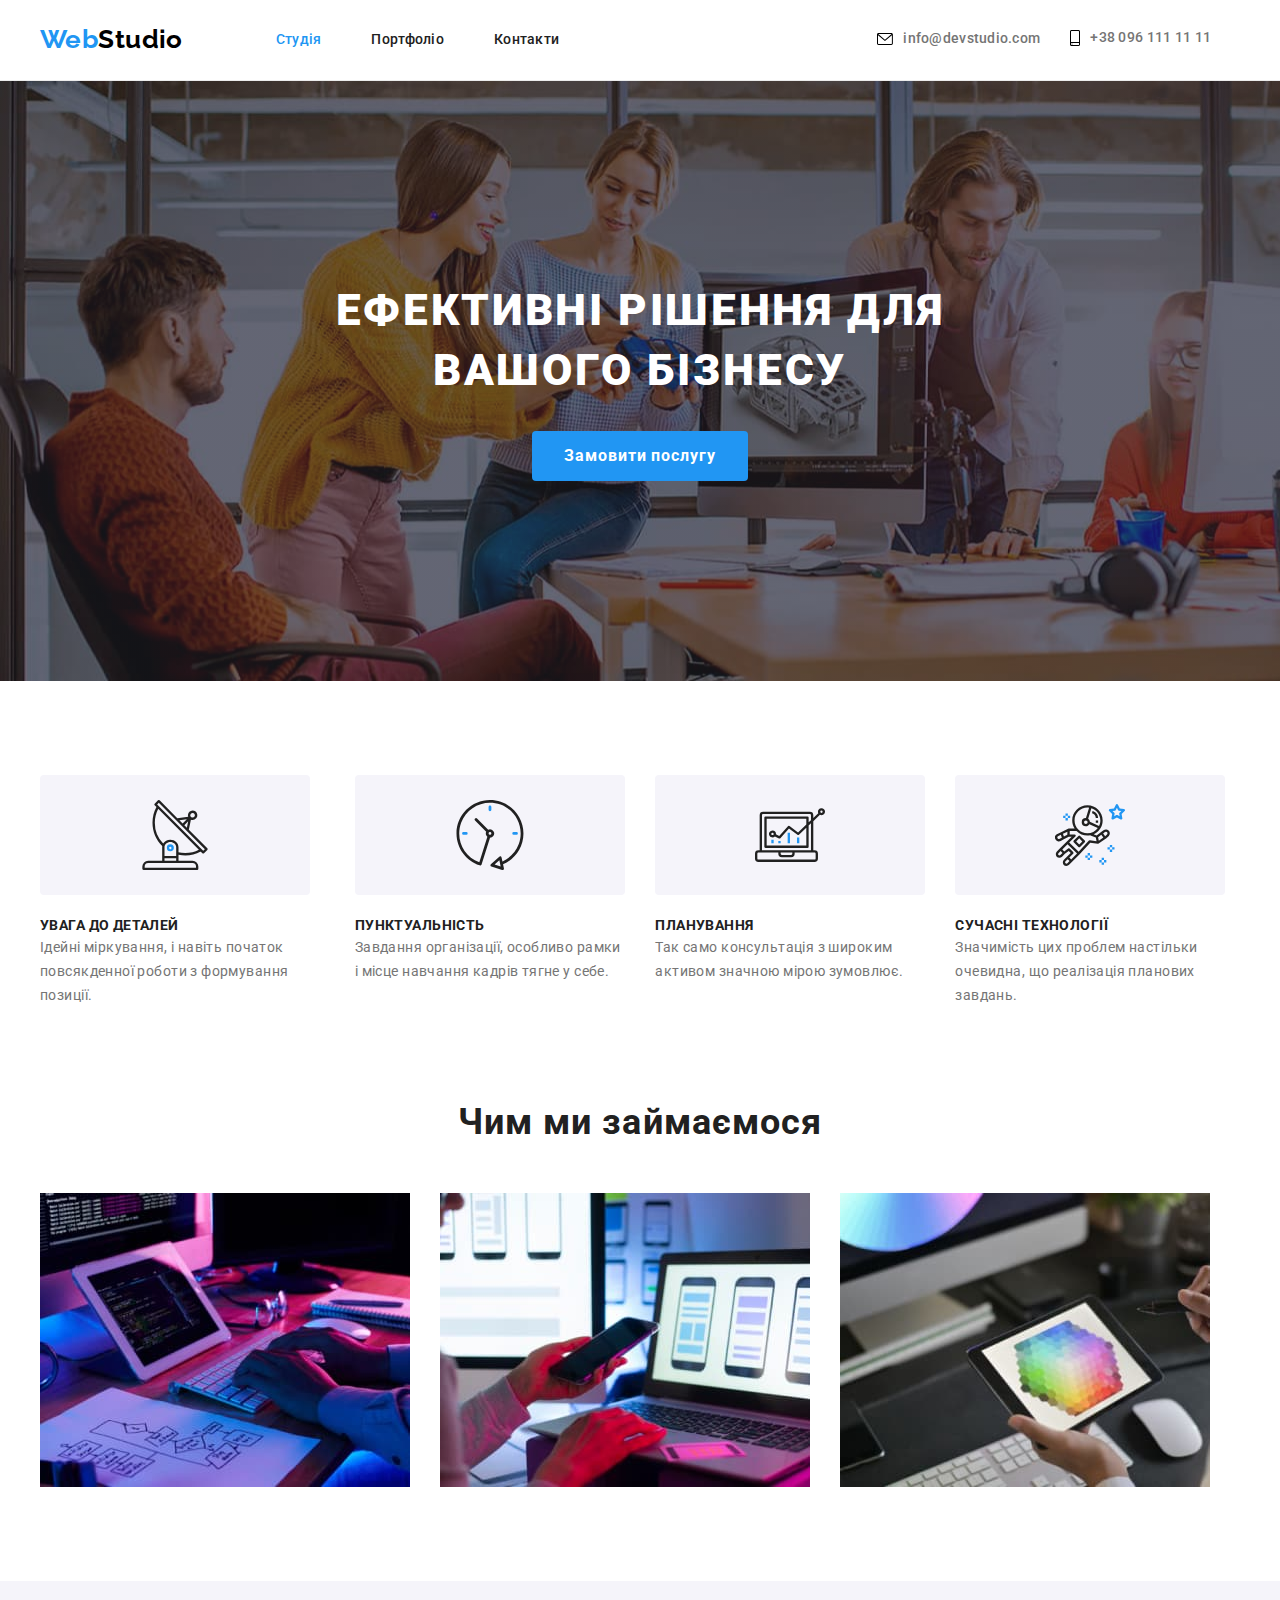
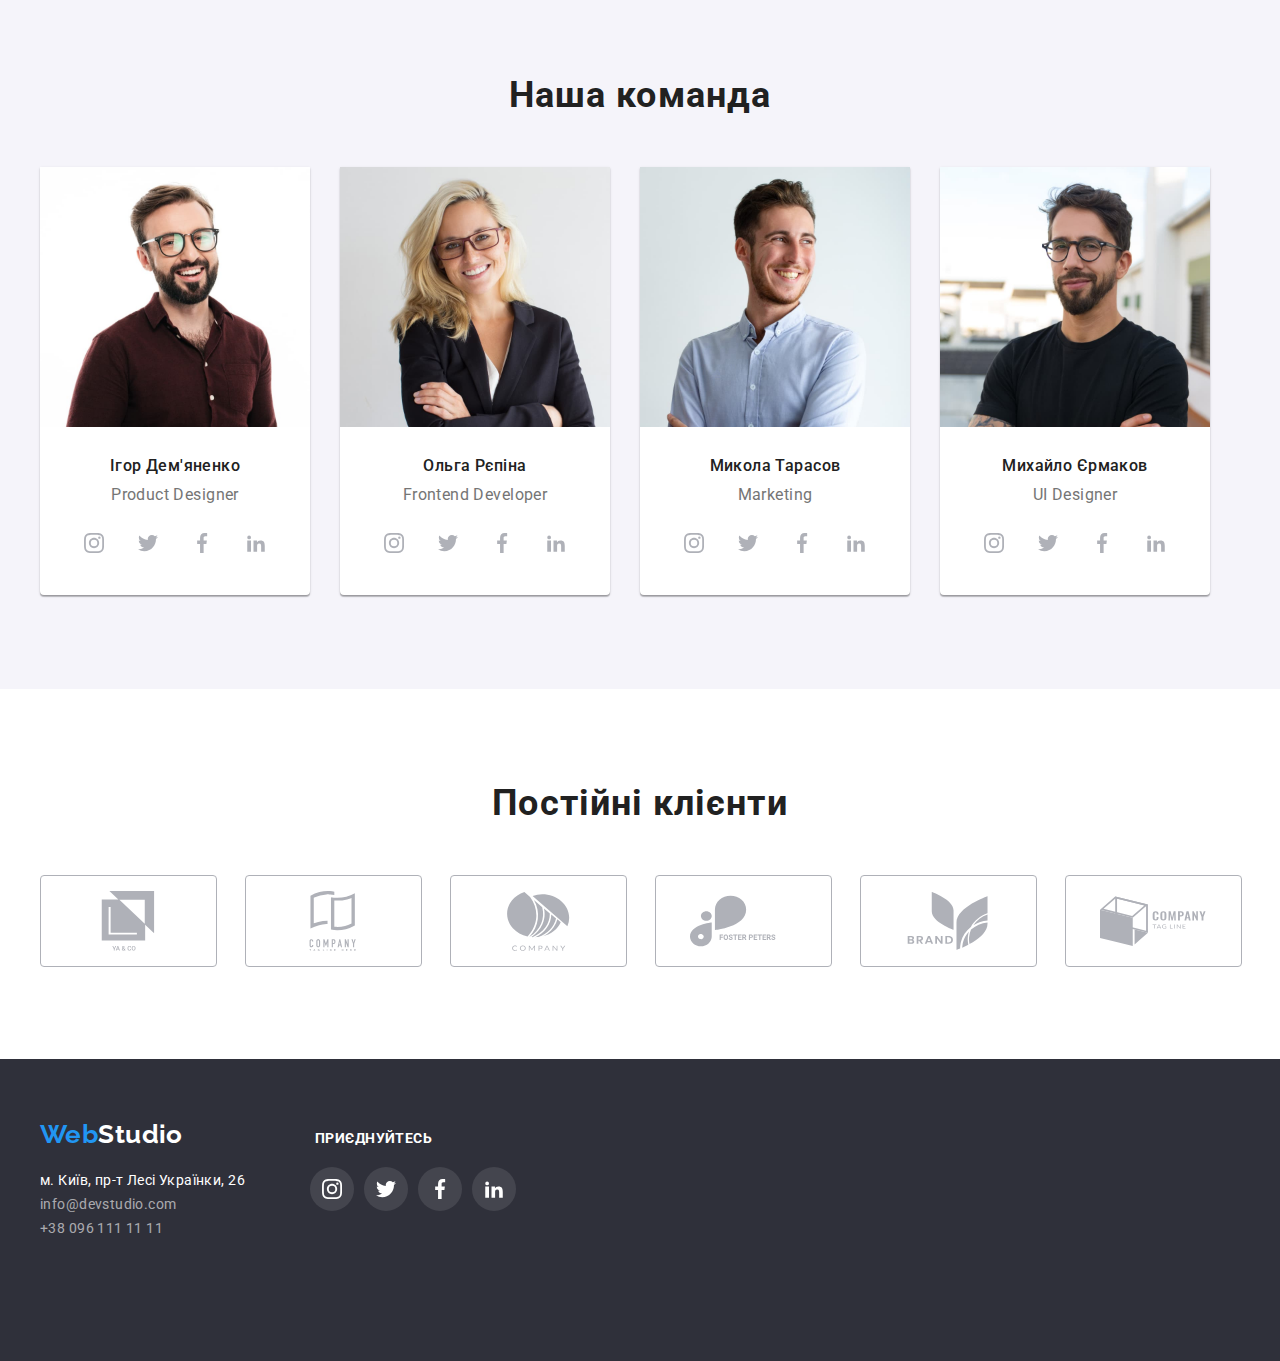
==== index.html @ 52e394da "Initial commit" ====
<!DOCTYPE html>
<html lang="uk">
	<head>
		<meta charset="UTF-8" />
		<meta http-equiv="X-UA-Compatible" content="IE=edge" />
		<meta name="viewport" content="width=device-width, initial-scale=1.0" />
		<title>Document</title>
		<link rel="preconnect" href="https://fonts.googleapis.com" />
		<link rel="preconnect" href="https://fonts.gstatic.com" crossorigin />
		<link
			href="https://fonts.googleapis.com/css2?family=Raleway:wght@700&family=Roboto:wght@400;500;700;900&display=swap"
			rel="stylesheet"
		/>
		<link
			rel="stylesheet"
			href="https://cdnjs.cloudflare.com/ajax/libs/modern-normalize/1.1.0/modern-normalize.min.css"
			integrity="sha512-wpPYUAdjBVSE4KJnH1VR1HeZfpl1ub8YT/NKx4PuQ5NmX2tKuGu6U/JRp5y+Y8XG2tV+wKQpNHVUX03MfMFn9Q=="
			crossorigin="anonymous"
			referrerpolicy="no-referrer"
		/>
		<link rel="stylesheet" href="./css/styles.css" />
	</head>
	<body>
		<!-- Шапка сайта -->

		<header class="page-header">
			<div class="container header-wrap">
				<nav class="header-nav">
					<a href="./index.html" class="logo">
						<span class="logo-word">Web</span>Studio
					</a>
					<ul class="hader-nav-list">
						<li class="item-nav"><a class="link-nav current" href="./index.html">Студія</a></li>
						<li class="item-nav"><a class="link-nav" href="./portfolio.html">Портфоліо</a></li>
						<li class="item-nav"><a class="link-nav" href="#">Контакти</a></li>
					</ul>
				</nav>

				<ul class="contact">
					<li class="contact-item">
						<a class="contact-link" href="mailto:info@devstudio.com">
							<svg class="contact-icon" width="16" height="12">
								<use href="./images/symbol-defs.svg#icon-envelope"></use>
							</svg>
							info@devstudio.com
						</a>
					</li>
					<li class="contact-item">
						<a class="contact-link" href="tel:+380961111111">
							<svg class="contact-icon" width="10" height="16">
								<use href="./images/symbol-defs.svg#icon-smartphone"></use>
							</svg>
							+38 096 111 11 11
						</a>
					</li>
				</ul>
			</div>
		</header>

		<main>
			<!-- Герой -->

			<section class="hero">
				<div class="container">
					<h1 class="hero-title">Ефективні рішення для вашого бізнесу</h1>
					<button type="button" class="hero-button">Замовити послугу</button>
				</div>
			</section>

			<!-- Особливості -->

			<section class="features section">
				<div class="container">
					<h2 class="visually-hidden">Особливості</h2>
					<ul class="features-list">
						<li class="features-item">
							<a class="features-wrap">
								<svg class="features-icon" width="70" height="70">
									<use href="./images/symbol-defs.svg#icon-antenna"></use>
								</svg>
							</a>
							<h3 class="features-title">Увага до деталей</h3>
							<p class="features-text">Ідейні міркування, і навіть початок повсякденної роботи з формування позиції.</p>
						</li>

						<li class="features-item">
							<a class="features-wrap">
								<svg class="features-icon" width="70" height="70">
									<use href="./images/symbol-defs.svg#icon-clock"></use>
								</svg>
							</a>
							<h3 class="features-title icon-clock">Пунктуальність</h3>
							<p class="features-text">Завдання організації, особливо рамки і місце навчання кадрів тягне у себе.</p>
						</li>

						<li class="features-item">
							<a class="features-wrap">
								<svg class="features-icon" width="70" height="70">
									<use href="./images/symbol-defs.svg#icon-diagram"></use>
								</svg>
							</a>
							<h3 class="features-title icon-diagram">Планування</h3>
							<p class="features-text">Так само консультація з широким активом значною мірою зумовлює.</p>
						</li>

						<li class="features-item">
							<a class="features-wrap">
								<svg class="features-icon" width="70" height="70">
									<use href="./images/symbol-defs.svg#icon-astronaut"></use>
								</svg>
							</a>
							<h3 class="features-title icon-astronaut">Сучасні технології</h3>
							<p class="features-text">Значимість цих проблем настільки очевидна, що реалізація планових завдань.</p>
						</li>
					</ul>
				</div>
			</section>

			<!-- Діяльність -->

			<section class="work section">
				<div class="container">
					<h2 class="work-title">Чим ми займаємося</h2>
					<ul class="work-list">
						<li class="work-item">
							<img src="./images/index/box1.jpg" alt="чоловік працює за комп'ютером" width="370" />
						</li>
						<li class="work-item">
							<img src="./images//index/box2.jpg" alt="дівчина з ноутбуком" width="370" />
						</li>
						<li class="work-item">
							<img src="./images//index/box3.jpg" alt="дівчина з планшетом" width="370" />
						</li>
					</ul>
				</div>
			</section>

			<!-- Команда-->

			<section class="team section">
				<div class="container">
					<h2 class="section-title">Наша команда</h2>
					<ul class="team-list">
						<li class="team-item">
							<img src="./images//index/img1.jpg" alt="чоловік в окулярах" width="270" />
							<h3 class="team-name">Ігор Дем'яненко</h3>
							<p lang="en" class="team-work">Product Designer</p>
							<ul class="team-soc-list list">
								<li class="team-soc-item">
									<a href="" class="team-soc-link link">
										<svg class="barbers-soc-icon" width="20" height="20">
											<use href="./images/symbol-defs.svg#icon-instagram-2"></use>
										</svg>
									</a>
								</li>
								<li class="team-soc-item">
									<a href="" class="team-soc-link link">
										<svg class="barbers-soc-icon" width="20" height="20">
											<use href="./images/symbol-defs.svg#icon-twitter-1"></use>
										</svg>
									</a>
								</li>
								<li class="team-soc-item">
									<a href="" class="team-soc-link link">
										<svg class="barbers-soc-icon" width="20" height="20">
											<use href="./images/symbol-defs.svg#icon-facebook-1"></use>
										</svg>
									</a>
								</li>
								<li class="team-soc-item">
									<a href="" class="team-soc-link link">
										<svg class="barbers-soc-icon" width="20" height="20">
											<use href="./images/symbol-defs.svg#icon-linkedin2"></use>
										</svg>
									</a>
								</li>
							</ul>
						</li>
						<li class="team-item">
							<img src="./images//index/img2.jpg" alt=" красива жінка" width="270" />
							<h3 class="team-name">Ольга Рєпіна</h3>
							<p lang="en" class="team-work">Frontend Developer</p>
							<ul class="team-soc-list list">
								<li class="team-soc-item">
									<a href="" class="team-soc-link link">
										<svg class="barbers-soc-icon" width="20" height="20">
											<use href="./images/symbol-defs.svg#icon-instagram-2"></use>
										</svg>
									</a>
								</li>
								<li class="team-soc-item">
									<a href="" class="team-soc-link link">
										<svg class="barbers-soc-icon" width="20" height="20">
											<use href="./images/symbol-defs.svg#icon-twitter-1"></use>
										</svg>
									</a>
								</li>
								<li class="team-soc-item">
									<a href="" class="team-soc-link link">
										<svg class="barbers-soc-icon" width="20" height="20">
											<use href="./images/symbol-defs.svg#icon-facebook-1"></use>
										</svg>
									</a>
								</li>
								<li class="team-soc-item">
									<a href="" class="team-soc-link link">
										<svg class="barbers-soc-icon" width="20" height="20">
											<use href="./images/symbol-defs.svg#icon-linkedin2"></use>
										</svg>
									</a>
								</li>
							</ul>
						</li>
						<li class="team-item">
							<img src="./images//index/img3.jpg" alt="усміхнений хлопець" width="270" />
							<h3 class="team-name">Микола Тарасов</h3>
							<p lang="en" class="team-work">Marketing</p>
							<ul class="team-soc-list list">
								<li class="team-soc-item">
									<a href="" class="team-soc-link link">
										<svg class="barbers-soc-icon" width="20" height="20">
											<use href="./images/symbol-defs.svg#icon-instagram-2"></use>
										</svg>
									</a>
								</li>
								<li class="team-soc-item">
									<a href="" class="team-soc-link link">
										<svg class="barbers-soc-icon" width="20" height="20">
											<use href="./images/symbol-defs.svg#icon-twitter-1"></use>
										</svg>
									</a>
								</li>
								<li class="team-soc-item">
									<a href="" class="team-soc-link link">
										<svg class="barbers-soc-icon" width="20" height="20">
											<use href="./images/symbol-defs.svg#icon-facebook-1"></use>
										</svg>
									</a>
								</li>
								<li class="team-soc-item">
									<a href="" class="team-soc-link link">
										<svg class="barbers-soc-icon" width="20" height="20">
											<use href="./images/symbol-defs.svg#icon-linkedin2"></use>
										</svg>
									</a>
								</li>
							</ul>
						</li>
						<li class="team-item">
							<img src="./images//index/img4.jpg" alt="молодий чоловік з бородою" width="270" />
							<h3 class="team-name">Михайло Єрмаков</h3>
							<p lang="en" class="team-work">UI Designer</p>
							<ul class="team-soc-list list">
								<li class="team-soc-item">
									<a href="" class="team-soc-link link">
										<svg class="barbers-soc-icon" width="20" height="20">
											<use href="./images/symbol-defs.svg#icon-instagram-2"></use>
										</svg>
									</a>
								</li>
								<li class="team-soc-item">
									<a href="" class="team-soc-link link">
										<svg class="barbers-soc-icon" width="20" height="20">
											<use href="./images/symbol-defs.svg#icon-twitter-1"></use>
										</svg>
									</a>
								</li>
								<li class="team-soc-item">
									<a href="" class="team-soc-link link">
										<svg class="barbers-soc-icon" width="20" height="20">
											<use href="./images/symbol-defs.svg#icon-facebook-1"></use>
										</svg>
									</a>
								</li>
								<li class="team-soc-item">
									<a href="" class="team-soc-link link">
										<svg class="barbers-soc-icon" width="20" height="20">
											<use href="./images/symbol-defs.svg#icon-linkedin2"></use>
										</svg>
									</a>
								</li>
							</ul>
						</li>
					</ul>
				</div>
			</section>
		</main>

		<!-- Постійні клієнти -->

		<section class="clients section">
			<div class="container">
				<h2 class="section-title">Постійні клієнти</h2>
				<ul class="clients-list list">
					<li class="clients-item">
						<a href="" class="clients-link link">
							<svg class="clients-icon" width="106" height="60">
								<use href="./images/symbol-defs.svg#icon-group"></use>
							</svg>
						</a>
					</li>
					<li class="clients-item">
						<a href="" class="clients-link link">
							<svg class="clients-icon" width="106" height="60">
								<use href="./images/symbol-defs.svg#icon-group-1"></use>
							</svg>
						</a>
					</li>
					<li class="clients-item">
						<a href="" class="clients-link link">
							<svg class="clients-icon" width="106" height="60">
								<use href="./images/symbol-defs.svg#icon-group-2"></use>
							</svg>
						</a>
					</li>
					<li class="clients-item">
						<a href="" class="clients-link link">
							<svg class="clients-icon" width="106" height="60">
								<use href="./images/symbol-defs.svg#icon-group-3"></use>
							</svg>
						</a>
					</li>
					<li class="clients-item">
						<a href="" class="clients-link link">
							<svg class="clients-icon" width="106" height="60">
								<use href="./images/symbol-defs.svg#icon-group-4"></use>
							</svg>
						</a>
					</li>
					<li class="clients-item">
						<a href="" class="clients-link link">
							<svg class="clients-icon" width="106" height="60">
								<use href="./images/symbol-defs.svg#icon-group-5"></use>
							</svg>
						</a>
					</li>
				</ul>
			</div>
		</section>

		<!-- Підвал сайта-->

		<footer class="footer-background">
			<div class="container footer-flex">
				<div class="footer-nav">
					<a href="./index.html" class="footer-logo">
						<span class="logo-word">Web</span>Studio
					</a>
					<address class="footer-contact">
						<ul class="footer-list">
							<li class="footer-item">
								<a
									class="footer-map"
									href="https://goo.gl/maps/CPtrU1FHBa2aNyZL9"
									target="_blank"
									rel="noopener noreferrer nofollow"
								>
									м. Київ, пр-т Лесі Українки, 26
								</a>
							</li>
							<li class="footer-item">
								<a class="footer-contact-link" href="mailto:info@devstudio.com">info@devstudio.com</a>
							</li>
							<li class="footer-item-tel">
								<a class="footer-contact-link" href="tel:+380961111111">+38 096 111 11 11</a>
							</li>
						</ul>
					</address>
				</div>
				<div class="container-social-link">
					<h3 class="footer-title">Приєднуйтесь</h3>
					<ul class="footer-social">
						<li class="footer-social-item">
							<a href="" class="footer-social-link">
								<svg class="footer-social-icon">
									<use href="./images/symbol-defs.svg#icon-instagram-2"></use>
								</svg>
							</a>
						</li>
						<li class="footer-social-item">
							<a href="" class="footer-social-link">
								<svg class="footer-social-icon">
									<use href="./images/symbol-defs.svg#icon-twitter-1"></use>
								</svg>
							</a>
						</li>
						<li class="footer-social-item">
							<a href="" class="footer-social-link">
								<svg class="footer-social-icon">
									<use href="./images/symbol-defs.svg#icon-facebook-1"></use>
								</svg>
							</a>
						</li>
						<li class="footer-social-item">
							<a href="" class="footer-social-link">
								<svg class="footer-social-icon">
									<use href="./images/symbol-defs.svg#icon-linkedin2"></use>
								</svg>
							</a>
						</li>
					</ul>
				</div>
			</div>
		</footer>
	</body>
</html>
---- css/styles.css ----
:root {
	--primary-text-color: #212121;
	--secondary-text-color: #ffffff;
	--ouwer-text-color: #757575;
	--acent-color: #2196f3;
	--logo-color-text: #000000;
	--buttons-port-color: #f5f4fa;
	--footer-text-color: rgba(255, 255, 255, 0.6);
	--footer-bg-color: #2f303a;
	--background-section: #f5f4fa;
	--background-color: #ffffff;
	--header-wrap-color: #ececec;
	--icon-color: #afb1b8;
}

p,
h1,
h2,
h3,
h4,
h5,
h6 {
	margin: 0;
}
ul,
ol {
	list-style: none;
	margin: 0;
	padding-left: 0;
}

button {
	cursor: pointer;
	font-family: inherit;
	border: transparent;
}

address {
	font-style: normal;
}

img {
	display: block;
}

.list {
	list-style: none;
}

.link {
	text-decoration: none;
	font-style: normal;
}

a {
	text-decoration: none;
	font-style: normal;
}

body {
	background-color: var(--background-color);
	color: var(--primary-text-color);
	font-family: Roboto, sans-serif;
	letter-spacing: 0.03em;
	font-size: 14px;
	margin: 0;
}

.visually-hidden {
	position: absolute;
	white-space: nowrap;
	width: 1px;
	height: 1px;
	overflow: hidden;
	border: 0;
	padding: 0;
	clip: rect(0 0 0 0);
	clip-path: inset(50%);
	margin: -1px;
}

.container {
	width: 1200px;
	padding-left: 15px;
	padding-right: 15px;
	margin: 0 auto;
}

.section {
	padding-top: 94px;
	padding-bottom: 94px;
}

/* -----ХЕДЕР----- */

.page-header {
	padding-top: 24px;
	padding-bottom: 25px;
	border-bottom: 1px solid var(--header-wrap-color);
}

.header-wrap {
	display: flex;
	align-items: center;
}

.logo {
	color: var(--logo-color-text);
	font-family: "Raleway";
	font-weight: 700;
	font-size: 26px;
	line-height: 1.19;
	margin-right: 93px;
}

.logo-word {
	color: var(--acent-color);
}

.header-nav {
	display: flex;
	align-items: center;
}

.hader-nav-list {
	display: flex;
	align-items: center;
	gap: 50px;
}

.link-nav {
	color: var(--primary-text-color);
	font-weight: 500;
	line-height: 1.14;
	letter-spacing: 0.02em;
}

.current {
	color: var(--acent-color);
}

.link-nav:hover,
.link-nav:focus {
	color: var(--acent-color);
}

/* -----КОНТАКТИ----- */

.contact {
	display: flex;
	align-items: center;
}

.contact-item:first-child {
	margin-right: 30px;
	margin-left: 318px;
}
.contact-link {
	display: inline-flex;
	align-items: center;
	color: var(--ouwer-text-color);
	font-weight: 500;
	line-height: 1.14;
	letter-spacing: 0.02em;
}

.contact-link:hover,
.contact-link:focus {
	color: var(--acent-color);
}

.contact-icon {
	display: inline-flex;
	margin-right: 10px;
}

/* -----ГЕРОЙ----- */

.hero {
	background-color: var(--footer-bg-color);
	margin-top: 57px;
	padding-top: 200px;
	padding-bottom: 200px;
	margin: 0 auto;
	max-width: 1600px;
	background-image: linear-gradient(rgba(47, 48, 58, 0.4), rgba(47, 48, 58, 0.4)), url(../images/hw4/Img1.jpg);
}

.hero-title {
	color: var(--secondary-text-color);
	font-weight: 900;
	font-size: 44px;
	line-height: 1.36;
	letter-spacing: 0.06em;
	text-transform: uppercase;
	text-align: center;
	max-width: 696px;
	margin: 0 auto 30px;
}

.hero-button {
	display: block;
	color: var(--secondary-text-color);
	background-color: var(--acent-color);
	font-weight: 700;
	font-size: 16px;
	line-height: 1.87;
	letter-spacing: 0.06em;
	min-width: 216px;
	height: 50px;
	padding: 10px 32px;
	margin: 0 auto;
	border-radius: 4px;
}

/* -----ОСОБЛИВОСТІ----- */

.features {
	padding-bottom: 0;
}

.features-list {
	display: flex;
	gap: 30px;
}

.features-wrap {
	display: flex;
	width: 270px;
	height: 120px;
	background-color: var(--background-section);
	align-items: center;
	justify-content: center;
	border-radius: 4px;
	margin-bottom: 30px;
}

.features-title {
	color: var(--primary-text-color);
	font-size: 14px;
	line-height: 1.14px;
	letter-spacing: 0.03em;
	text-transform: uppercase;
}

.features-text {
	color: var(--ouwer-text-color);
	line-height: 1.71;
	margin-top: 10px;
}

/* -----ДІЯЛЬНІСТЬ----- */

.work-title {
	font-size: 36px;
	line-height: 1.16;
	text-align: center;
	letter-spacing: 0.03em;
	margin-bottom: 50px;
}

.work-list {
	display: flex;
	gap: 30px;
}

/* -----КОМАНДА----- */

.team {
	background-color: var(--background-section);
}

.team-item {
	background-color: var(--background-color);
	box-shadow: 0px 1px 3px rgba(0, 0, 0, 0.12), 0px 1px 1px rgba(0, 0, 0, 0.14), 0px 2px 1px rgba(0, 0, 0, 0.2);
	border-radius: 0px 0px 4px 4px;
}
.section-title {
	font-size: 36px;
	line-height: 1.16;
	text-align: center;
	letter-spacing: 0.03em;
	margin-bottom: 50px;
}

.team-list {
	display: flex;
	gap: 30px;
	text-align: center;
}

.team-name {
	font-weight: 500;
	font-size: 16px;
	line-height: 1.18;
	margin-top: 30px;
}

.team-work {
	color: var(--ouwer-text-color);
	font-size: 16px;
	line-height: 1.18;
	margin-top: 10px;
	margin-bottom: 16px;
}

.team-soc-list {
	display: flex;
	justify-content: center;
	padding-bottom: 30px;
	gap: 10px;
}

.team-soc-item {
	width: 44px;
	height: 44px;
}

.team-soc-link {
	width: 100%;
	height: 100%;
	border-radius: 50%;
	background-color: var(--background-color);
	display: flex;
	align-items: center;
	justify-content: center;
	fill: var(--icon-color);
}

.team-soc-link:hover {
	background-color: var(--acent-color);
	fill: var(--secondary-text-color);
}

/* -----ПОСТІЙНІ КЛІЄНТИ----- */

.clients-list {
	display: flex;
	gap: 30px;
}

.clients-item {
	width: calc((100% - 150px) / 6);
	height: 90px;
}

.clients-link {
	width: 100%;
	height: 100%;
	border: 1px solid var(--icon-color);
	border-radius: 4px;
	display: flex;
	align-items: center;
	justify-content: center;
	color: var(--icon-color);
}

.clients-icon {
	fill: currentColor;
}

.clients-link:hover {
	border-color: var(--acent-color);
	color: var(--acent-color);
}

/* -----ПОРТФОЛІО----- */

.portfolio-button {
	display: flex;
	justify-content: center;
	gap: 8px;
	margin-bottom: 50px;
}

.button {
	color: var(--primary-text-color);
	background-color: var(--buttons-port-color);
	font-weight: 500;
	font-size: 16px;
	line-height: 1.62;
	letter-spacing: 0.03em;
	padding: 6px 22px;
	border-radius: 4px;
}
.button:hover,
.button:focus {
	color: var(--background-color);
	background-color: var(--acent-color);
	cursor: pointer;
	box-shadow: 0px 3px 1px rgba(0, 0, 0, 0.1), 0px 1px 2px rgba(0, 0, 0, 0.08), 0px 2px 2px rgba(0, 0, 0, 0.12);
}

.button:active {
	color: var(--background-color);
	background-color: var(--acent-color);
}

.portfolio-item {
	display: block;
}

.portfolio-item:hover,
.portfolio-item:focus {
	box-shadow: 0px 1px 1px rgba(0, 0, 0, 0.12), 0px 4px 4px rgba(0, 0, 0, 0.06), 1px 4px 6px rgba(0, 0, 0, 0.16);
}

.portfolio-picters {
	display: flex;
	flex-wrap: wrap;
	gap: 30px;
}

.project-title {
	color: var(--primary-text-color);
	font-size: 18px;
	line-height: 2;
	letter-spacing: 0.06em;
	padding: 20px 24px 4px;
	min-width: 322px;
}

.title-name {
	border-left: 1px solid var(--header-wrap-color);
	border-right: 1px solid var(--header-wrap-color);
	border-bottom: 1px solid var(--header-wrap-color);
	width: 370px;
}
.project-name {
	color: var(--ouwer-text-color);
	font-size: 16px;
	line-height: 1.87;
	width: 322px;
	margin: 0 24px 20px;
}

/* -----ПІДВАЛ----- */

.footer-background {
	background-color: var(--footer-bg-color);
	padding-top: 60px;
	padding-bottom: 60px;
}

.footer-flex {
	display: flex;
	align-items: baseline;
}

.footer-nav {
	margin-right: 70px;
}

.footer-logo {
	color: var(--secondary-text-color);
	font-family: "Raleway";
	font-weight: 700;
	font-size: 26px;
	line-height: 1.19;
}

.footer-map {
	display: inline-block;
	color: var(--secondary-text-color);
	line-height: 1.71;
	margin-top: 20px;
}

.footer-contact-link {
	color: var(--footer-text-color);
	line-height: 1.71;
	margin-top: 9px;
}

.footer-item-tel {
	padding-bottom: 60px;
}

.footer-contact-link:hover,
.footer-contact-link:focus {
	color: var(--acent-color);
}

.container-social-link {
	display: inline-block;
}

.footer-title {
	margin-top: 0px;
	margin-bottom: 20px;
	color: var(--secondary-text-color);

	font-weight: 700;
	font-size: 14px;
	line-height: 1.14;
	text-transform: uppercase;
}
.footer-social {
	display: flex;
	justify-content: center;
	width: 206px;
	margin-left: auto;
	margin-right: auto;
	margin-bottom: 30px;
}
.footer-social-link {
	display: flex;
	justify-content: center;
	align-items: center;
	width: 44px;
	height: 44px;
	border-radius: 50%;
	cursor: pointer;
	fill: var(--secondary-text-color);
	background: #ffffff1a;
}
.footer-social-link:last-child {
	margin-right: 0px;
}
.footer-social-item {
	display: flex;
	width: 44px;
	height: 44px;
	border-radius: 50%;
	margin-right: 10px;
}
.footer-social-icon {
	align-items: center;
	width: 20px;
	height: 20px;
}
.footer-social-link:hover,
.footer-social-link:focus {
	background-color: var(--acent-color);
	fill: var(--secondary-text-color);
}
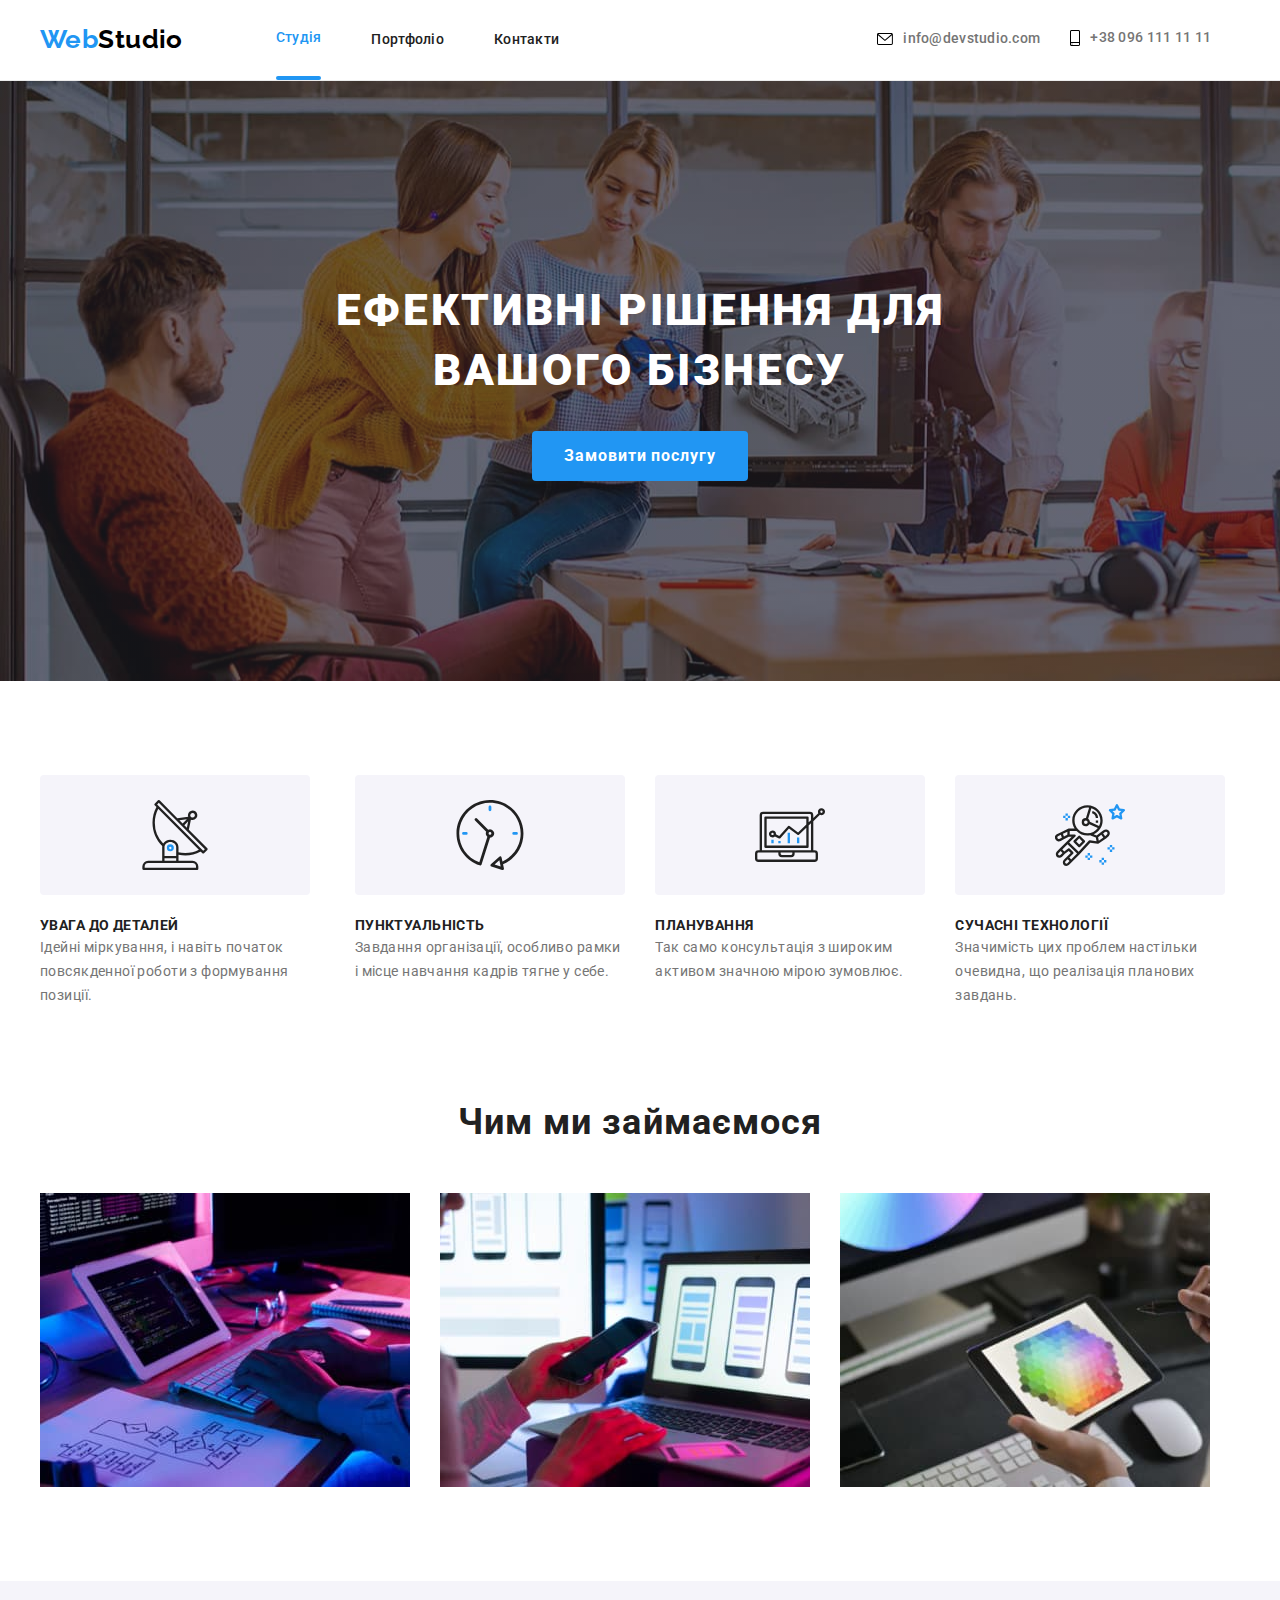
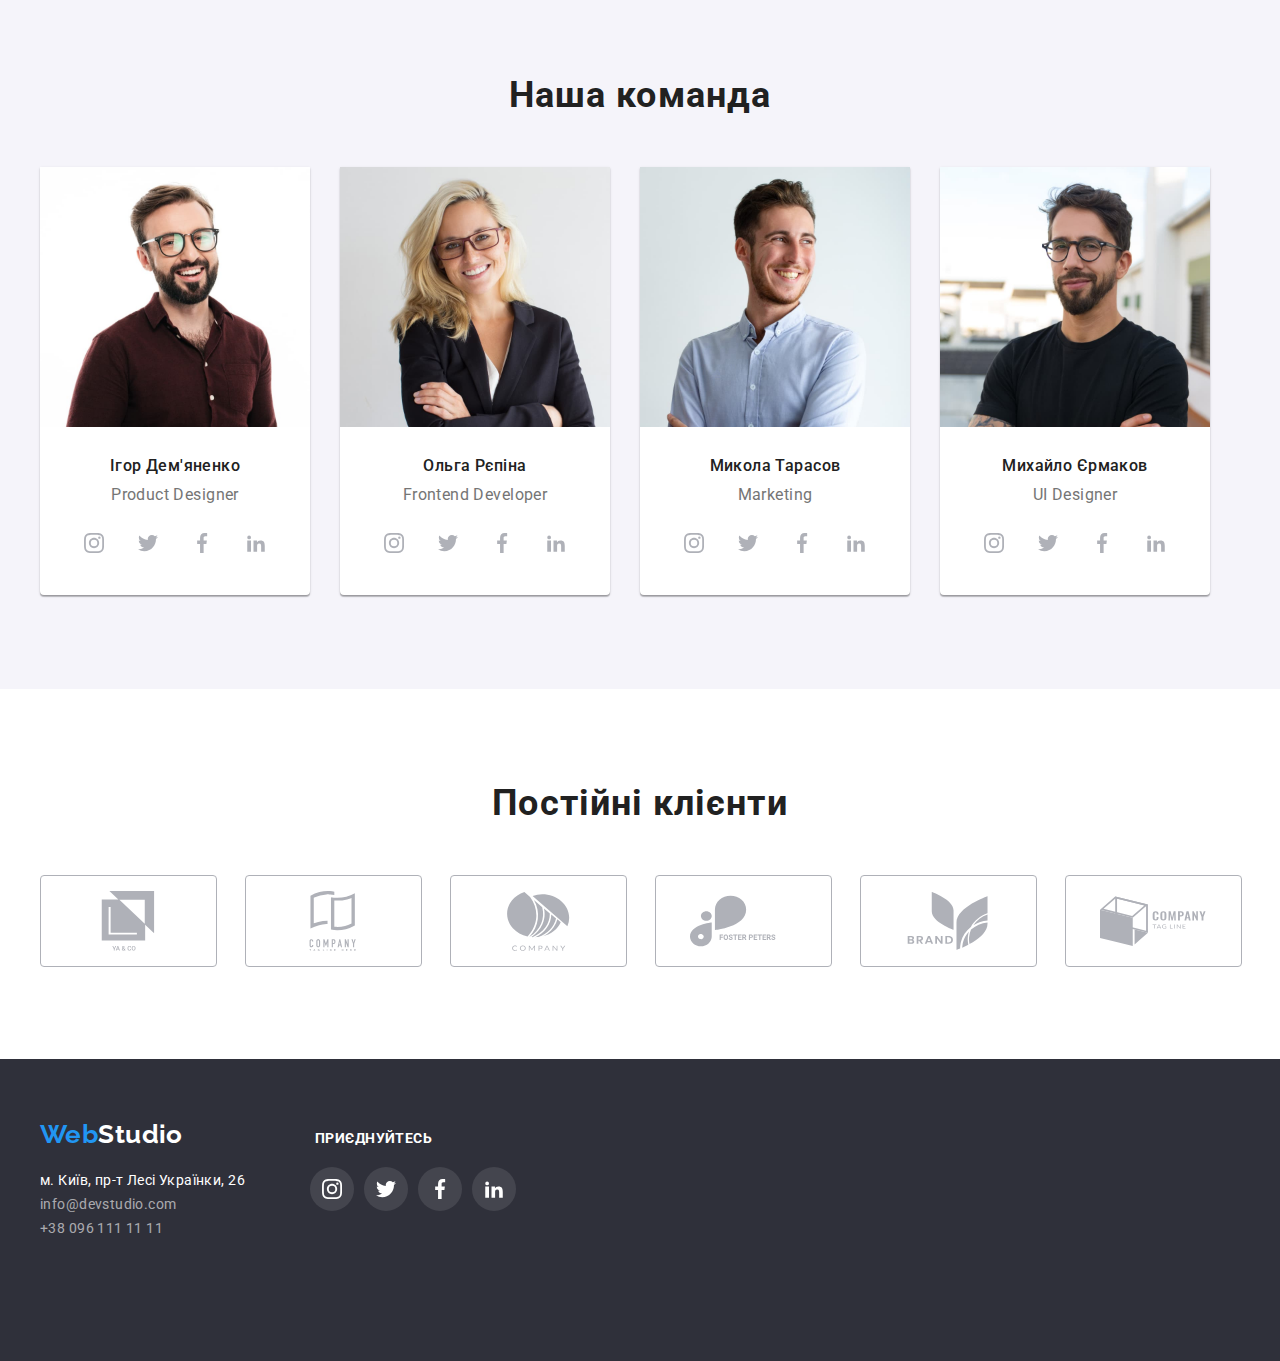
==== commit a61793fd: "Додає дз-5" ====
--- a/index.html
+++ b/index.html
@@ -63,7 +63,7 @@
 			<section class="hero">
 				<div class="container">
 					<h1 class="hero-title">Ефективні рішення для вашого бізнесу</h1>
-					<button type="button" class="hero-button">Замовити послугу</button>
+					<button data-modal-open type="button" class="hero-button">Замовити послугу</button>
 				</div>
 			</section>
 
@@ -402,5 +402,15 @@
 				</div>
 			</div>
 		</footer>
+		<div class="backdrop is-hidden" data-modal>
+			<div class="modal">
+				<button type="button" class="modal-close" data-modal-close>
+					<svg class="close-icon" width="11" height="11">
+						<use href="./images/symbol-defs.svg#icon-close-black-18dp-2-1"></use>
+					</svg>
+				</button>
+			</div>
+		</div>
+		<script src="./js/modal.js"></script>
 	</body>
 </html>
--- a/css/styles.css
+++ b/css/styles.css
@@ -22,6 +22,7 @@
 h6 {
 	margin: 0;
 }
+
 ul,
 ol {
 	list-style: none;
@@ -133,15 +134,31 @@
 	font-weight: 500;
 	line-height: 1.14;
 	letter-spacing: 0.02em;
-}
-
-.current {
-	color: var(--acent-color);
+	transition: color 250ms cubic-bezier(0.4, 0, 0.2, 1);
+}
+
+.item-nav {
+	position: relative;
 }
 
 .link-nav:hover,
 .link-nav:focus {
 	color: var(--acent-color);
+}
+
+.link-nav.current {
+	color: var(--acent-color);
+}
+
+.current::after {
+	position: relative;
+	content: "";
+	display: block;
+	bottom: -30px;
+	left: 0;
+	height: 4px;
+	border-radius: 2px;
+	background-color: var(--acent-color);
 }
 
 /* -----КОНТАКТИ----- */
@@ -162,11 +179,13 @@
 	font-weight: 500;
 	line-height: 1.14;
 	letter-spacing: 0.02em;
+	transition: color 250ms cubic-bezier(0.4, 0, 0.2, 1), fill 250ms cubic-bezier(0.4, 0, 0.2, 1);
 }
 
 .contact-link:hover,
 .contact-link:focus {
 	color: var(--acent-color);
+	fill: var(--acent-color);
 }
 
 .contact-icon {
@@ -275,6 +294,7 @@
 	box-shadow: 0px 1px 3px rgba(0, 0, 0, 0.12), 0px 1px 1px rgba(0, 0, 0, 0.14), 0px 2px 1px rgba(0, 0, 0, 0.2);
 	border-radius: 0px 0px 4px 4px;
 }
+
 .section-title {
 	font-size: 36px;
 	line-height: 1.16;
@@ -325,6 +345,7 @@
 	align-items: center;
 	justify-content: center;
 	fill: var(--icon-color);
+	transition: fill 250ms cubic-bezier(0.4, 0, 0.2, 1), background-color 250ms cubic-bezier(0.4, 0, 0.2, 1);
 }
 
 .team-soc-link:hover {
@@ -353,6 +374,7 @@
 	align-items: center;
 	justify-content: center;
 	color: var(--icon-color);
+	transition: fill 250ms cubic-bezier(0.4, 0, 0.2, 1), border 250ms cubic-bezier(0.4, 0, 0.2, 1);
 }
 
 .clients-icon {
@@ -382,7 +404,11 @@
 	letter-spacing: 0.03em;
 	padding: 6px 22px;
 	border-radius: 4px;
-}
+
+	transition: color 250ms cubic-bezier(0.4, 0, 0.2, 1), background-color 250ms cubic-bezier(0.4, 0, 0.2, 1),
+		box-shadow 250ms cubic-bezier(0.4, 0, 0.2, 1);
+}
+
 .button:hover,
 .button:focus {
 	color: var(--background-color);
@@ -405,10 +431,44 @@
 	box-shadow: 0px 1px 1px rgba(0, 0, 0, 0.12), 0px 4px 4px rgba(0, 0, 0, 0.06), 1px 4px 6px rgba(0, 0, 0, 0.16);
 }
 
+.portfolio-item {
+	width: calc((100% - 60px) / 3);
+}
+
+.portfolio-item:hover .portfolio-top-text {
+	transform: translateY(0);
+}
+
+.portfolio-wrap {
+	position: relative;
+	overflow: hidden;
+}
+
 .portfolio-picters {
 	display: flex;
 	flex-wrap: wrap;
 	gap: 30px;
+}
+
+.project-card-link {
+	transition: box-shadow 250ms cubic-bezier(0.4, 0, 0.2, 1);
+}
+
+.portfolio-top-text {
+	position: absolute;
+	top: 0;
+	height: 100%;
+	font-family: "Roboto";
+	color: var(--secondary-text-color);
+	font-weight: 400;
+	font-size: 18px;
+	line-height: 1.5;
+	letter-spacing: 0.03em;
+	padding: 40px;
+	background-color: rgba(33, 150, 243, 0.9);
+	transform: translateY(100%);
+	transition: transform 200ms linear;
+	overflow: auto;
 }
 
 .project-title {
@@ -426,6 +486,7 @@
 	border-bottom: 1px solid var(--header-wrap-color);
 	width: 370px;
 }
+
 .project-name {
 	color: var(--ouwer-text-color);
 	font-size: 16px;
@@ -489,7 +550,6 @@
 	margin-top: 0px;
 	margin-bottom: 20px;
 	color: var(--secondary-text-color);
-
 	font-weight: 700;
 	font-size: 14px;
 	line-height: 1.14;
@@ -503,6 +563,7 @@
 	margin-right: auto;
 	margin-bottom: 30px;
 }
+
 .footer-social-link {
 	display: flex;
 	justify-content: center;
@@ -513,10 +574,13 @@
 	cursor: pointer;
 	fill: var(--secondary-text-color);
 	background: #ffffff1a;
-}
+	transition: fill 250ms cubic-bezier(0.4, 0, 0.2, 1), background-color 250ms cubic-bezier(0.4, 0, 0.2, 1);
+}
+
 .footer-social-link:last-child {
 	margin-right: 0px;
 }
+
 .footer-social-item {
 	display: flex;
 	width: 44px;
@@ -524,13 +588,77 @@
 	border-radius: 50%;
 	margin-right: 10px;
 }
+
 .footer-social-icon {
 	align-items: center;
 	width: 20px;
 	height: 20px;
 }
+
 .footer-social-link:hover,
 .footer-social-link:focus {
 	background-color: var(--acent-color);
 	fill: var(--secondary-text-color);
 }
+
+.backdrop {
+	position: fixed;
+	top: 0;
+	width: 100%;
+	height: 100%;
+	background-color: rgba(85, 85, 85, 0.454);
+	z-index: 10;
+	backdrop-filter: blur(5px);
+
+	transition-duration: 250ms;
+	transition-property: visibility, opacity;
+	transition-timing-function: cubic-bezier(0.4, 0, 0.2, 1);
+}
+
+.modal {
+	width: 528px;
+	min-height: 581px;
+	background-color: #ffffff;
+	border-radius: 4px;
+	position: absolute;
+	top: 50%;
+	left: 50%;
+	transform: translate(-50%, -50%) scaleY(1);
+	transition: transform 200ms linear, border-radius 200ms linear;
+}
+
+.backdrop.is-hidden .modal {
+	transform: translate(-50%, -50%) scaleY(0);
+	border-radius: 50%;
+}
+
+.modal-close {
+	position: absolute;
+	top: 10px;
+	right: 10px;
+	width: 30px;
+	height: 30px;
+	border-radius: 50%;
+	background-color: transparent;
+	border: 1px solid #999999;
+	display: flex;
+	align-items: center;
+	justify-content: center;
+}
+
+.is-hidden {
+	visibility: hidden;
+	opacity: 0;
+	pointer-events: none;
+}
+
+.close-icon {
+	transition-duration: 250ms;
+	transition-property: fill;
+	transition-timing-function: cubic-bezier(0.4, 0, 0.2, 1);
+}
+
+.modal-close-btn:hover .close-icon,
+.modal-close-btn:focus .close-icon {
+	fill: var(--acent-color);
+}
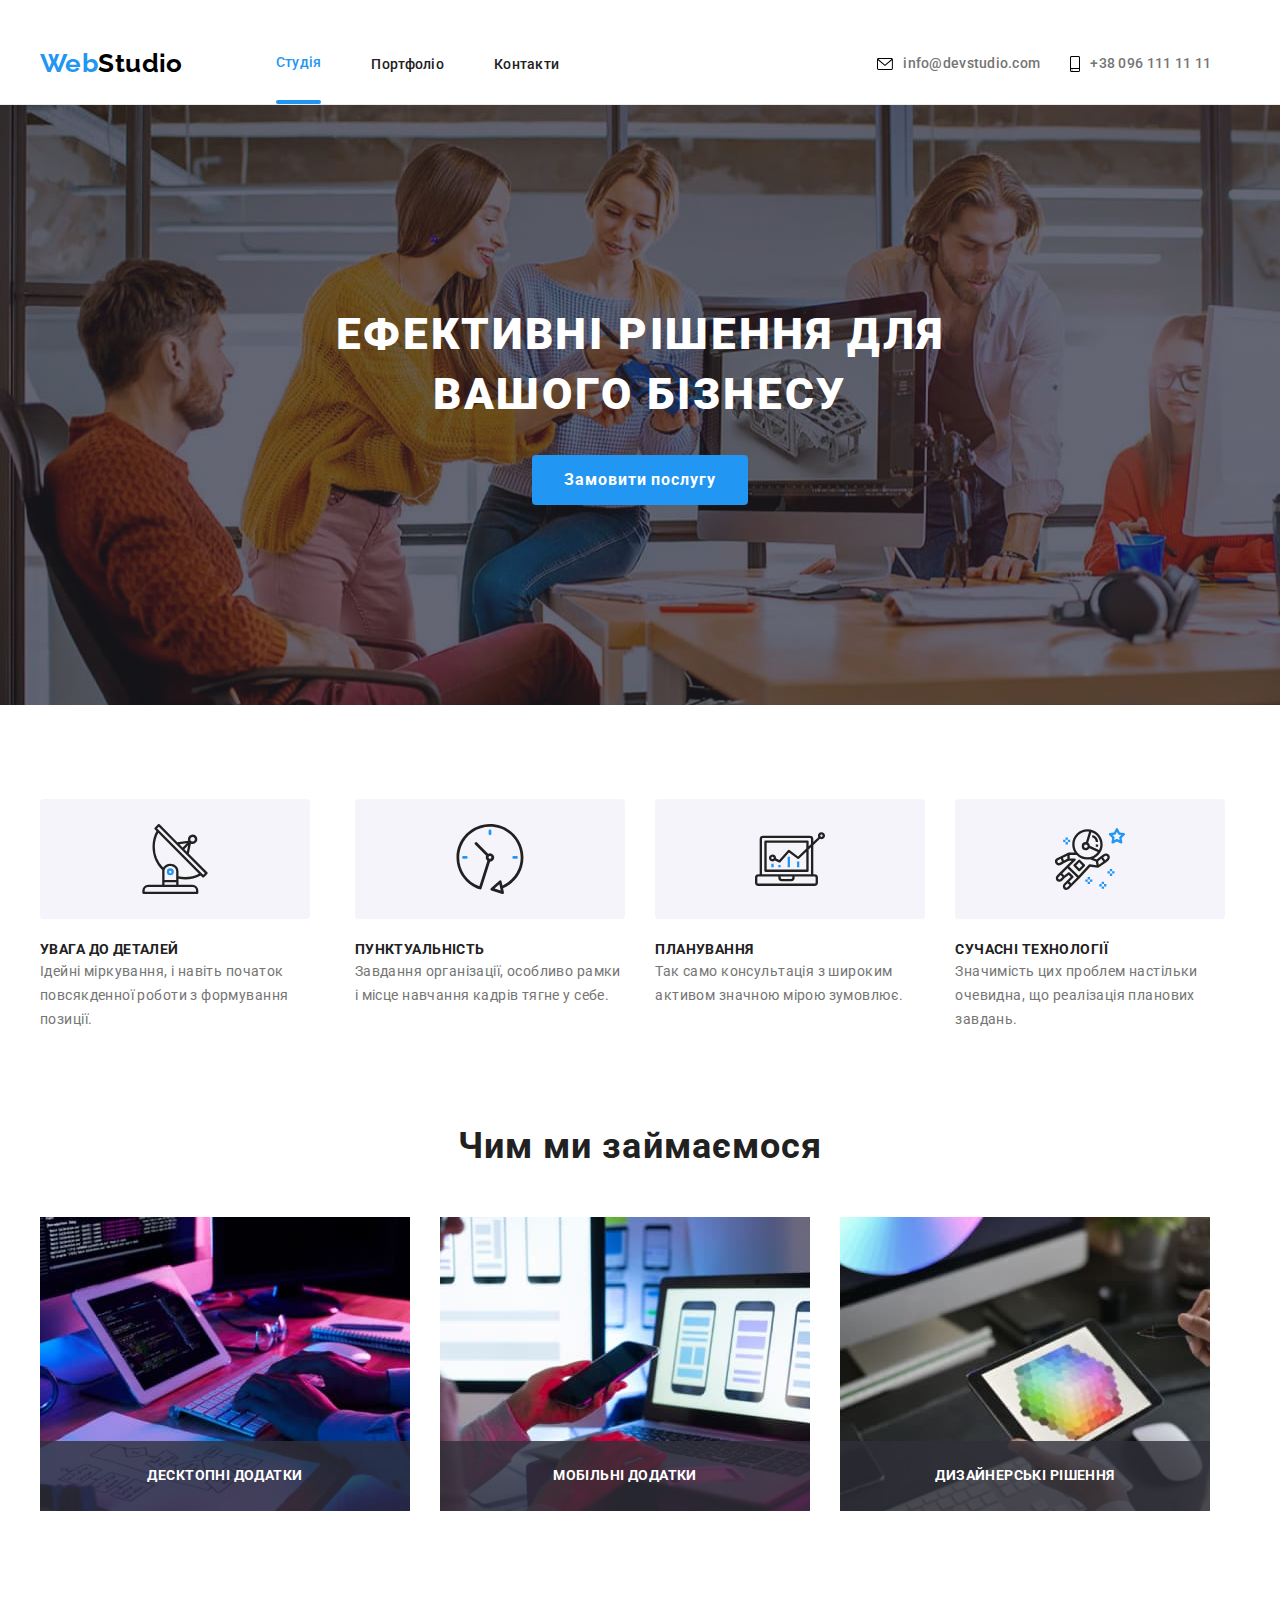
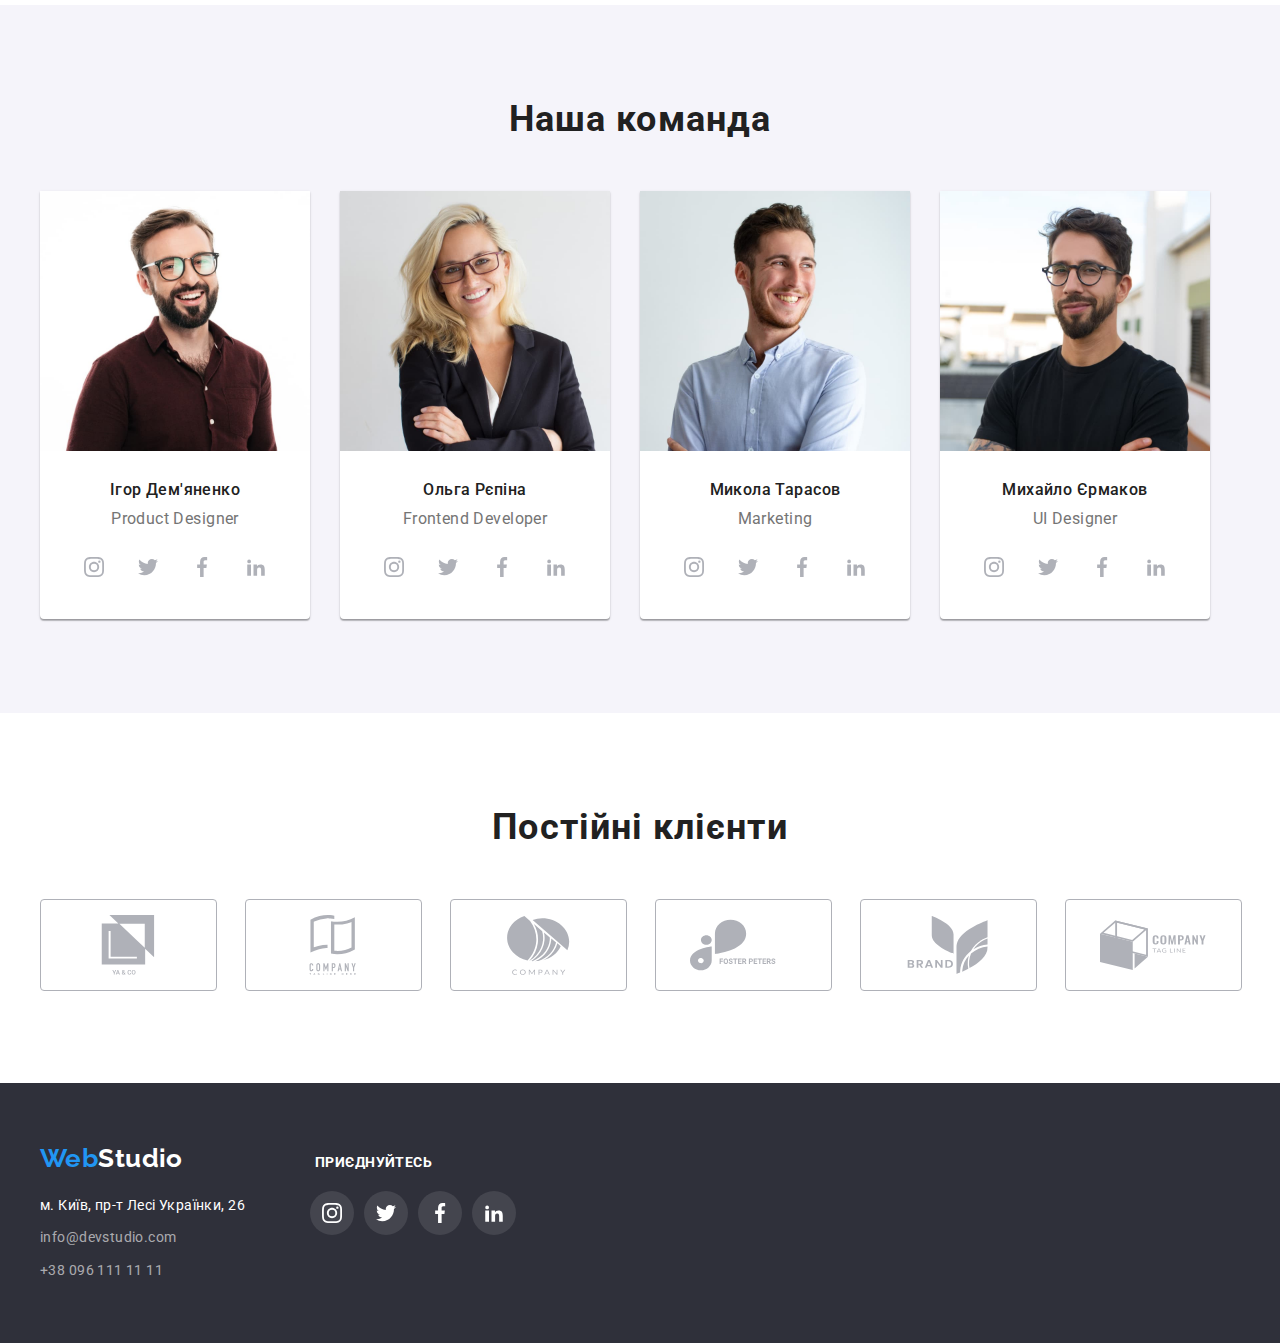
==== commit 42bce960: "додає виправлення" ====
--- a/index.html
+++ b/index.html
@@ -124,12 +124,15 @@
 					<ul class="work-list">
 						<li class="work-item">
 							<img src="./images/index/box1.jpg" alt="чоловік працює за комп'ютером" width="370" />
+							<p class="work-content">Десктопні додатки</p>
 						</li>
 						<li class="work-item">
 							<img src="./images//index/box2.jpg" alt="дівчина з ноутбуком" width="370" />
+							<p class="work-content">Мобільні додатки</p>
 						</li>
 						<li class="work-item">
 							<img src="./images//index/box3.jpg" alt="дівчина з планшетом" width="370" />
+							<p class="work-content">Дизайнерські рішення</p>
 						</li>
 					</ul>
 				</div>
@@ -348,7 +351,7 @@
 					</a>
 					<address class="footer-contact">
 						<ul class="footer-list">
-							<li class="footer-item">
+							<li class="footer-item-map">
 								<a
 									class="footer-map"
 									href="https://goo.gl/maps/CPtrU1FHBa2aNyZL9"
@@ -358,7 +361,7 @@
 									м. Київ, пр-т Лесі Українки, 26
 								</a>
 							</li>
-							<li class="footer-item">
+							<li class="footer-item-mail">
 								<a class="footer-contact-link" href="mailto:info@devstudio.com">info@devstudio.com</a>
 							</li>
 							<li class="footer-item-tel">
@@ -405,7 +408,7 @@
 		<div class="backdrop is-hidden" data-modal>
 			<div class="modal">
 				<button type="button" class="modal-close" data-modal-close>
-					<svg class="close-icon" width="11" height="11">
+					<svg class="close-icon" width="18" height="18">
 						<use href="./images/symbol-defs.svg#icon-close-black-18dp-2-1"></use>
 					</svg>
 				</button>
--- a/css/styles.css
+++ b/css/styles.css
@@ -96,7 +96,7 @@
 
 .page-header {
 	padding-top: 24px;
-	padding-bottom: 25px;
+	/* padding-bottom: 25px; */
 	border-bottom: 1px solid var(--header-wrap-color);
 }
 
@@ -112,6 +112,8 @@
 	font-size: 26px;
 	line-height: 1.19;
 	margin-right: 93px;
+	padding-top: 24px;
+	padding-bottom: 25px;
 }
 
 .logo-word {
@@ -133,6 +135,8 @@
 	color: var(--primary-text-color);
 	font-weight: 500;
 	line-height: 1.14;
+	padding-bottom: 32px;
+	padding-top: 32px;
 	letter-spacing: 0.02em;
 	transition: color 250ms cubic-bezier(0.4, 0, 0.2, 1);
 }
@@ -179,6 +183,8 @@
 	font-weight: 500;
 	line-height: 1.14;
 	letter-spacing: 0.02em;
+	padding-top: 32px;
+	padding-bottom: 32px;
 	transition: color 250ms cubic-bezier(0.4, 0, 0.2, 1), fill 250ms cubic-bezier(0.4, 0, 0.2, 1);
 }
 
@@ -277,6 +283,28 @@
 	letter-spacing: 0.03em;
 	margin-bottom: 50px;
 }
+.work-item {
+	position: relative;
+}
+.work-content {
+	position: absolute;
+	bottom: 0;
+	left: 0;
+	width: 100%;
+	
+	background: rgba(47, 48, 58, 0.8);
+	color:var(--background-color);
+	padding: 27px 0;
+
+	font-family: "Roboto";
+	font-weight: 700;
+	font-size: 14px;
+	line-height: 1.14;
+	text-align: center;
+	letter-spacing: 0.03em;
+	text-transform: uppercase;
+
+}
 
 .work-list {
 	display: flex;
@@ -422,12 +450,13 @@
 	background-color: var(--acent-color);
 }
 
-.portfolio-item {
+.project-card-link {
 	display: block;
-}
-
-.portfolio-item:hover,
-.portfolio-item:focus {
+	transition: box-shadow 250ms cubic-bezier(0.4, 0, 0.2, 1);
+}
+
+.project-card-link:hover,
+.project-card-link:focus {
 	box-shadow: 0px 1px 1px rgba(0, 0, 0, 0.12), 0px 4px 4px rgba(0, 0, 0, 0.06), 1px 4px 6px rgba(0, 0, 0, 0.16);
 }
 
@@ -435,7 +464,8 @@
 	width: calc((100% - 60px) / 3);
 }
 
-.portfolio-item:hover .portfolio-top-text {
+.project-card-link:hover .portfolio-top-text,
+.project-card-link:focus .portfolio-top-text {
 	transform: translateY(0);
 }
 
@@ -448,10 +478,6 @@
 	display: flex;
 	flex-wrap: wrap;
 	gap: 30px;
-}
-
-.project-card-link {
-	transition: box-shadow 250ms cubic-bezier(0.4, 0, 0.2, 1);
 }
 
 .portfolio-top-text {
@@ -499,8 +525,7 @@
 
 .footer-background {
 	background-color: var(--footer-bg-color);
-	padding-top: 60px;
-	padding-bottom: 60px;
+
 }
 
 .footer-flex {
@@ -510,7 +535,8 @@
 
 .footer-nav {
 	margin-right: 70px;
-}
+	padding-top: 60px;
+}   
 
 .footer-logo {
 	color: var(--secondary-text-color);
@@ -520,17 +546,24 @@
 	line-height: 1.19;
 }
 
+.footer-item-map {
+	margin-top: 20px;
+	padding-bottom: 9px;
+}
+
+.footer-item-mail {
+	margin-bottom: 9px;
+}
+
 .footer-map {
 	display: inline-block;
 	color: var(--secondary-text-color);
 	line-height: 1.71;
-	margin-top: 20px;
 }
 
 .footer-contact-link {
 	color: var(--footer-text-color);
 	line-height: 1.71;
-	margin-top: 9px;
 }
 
 .footer-item-tel {
